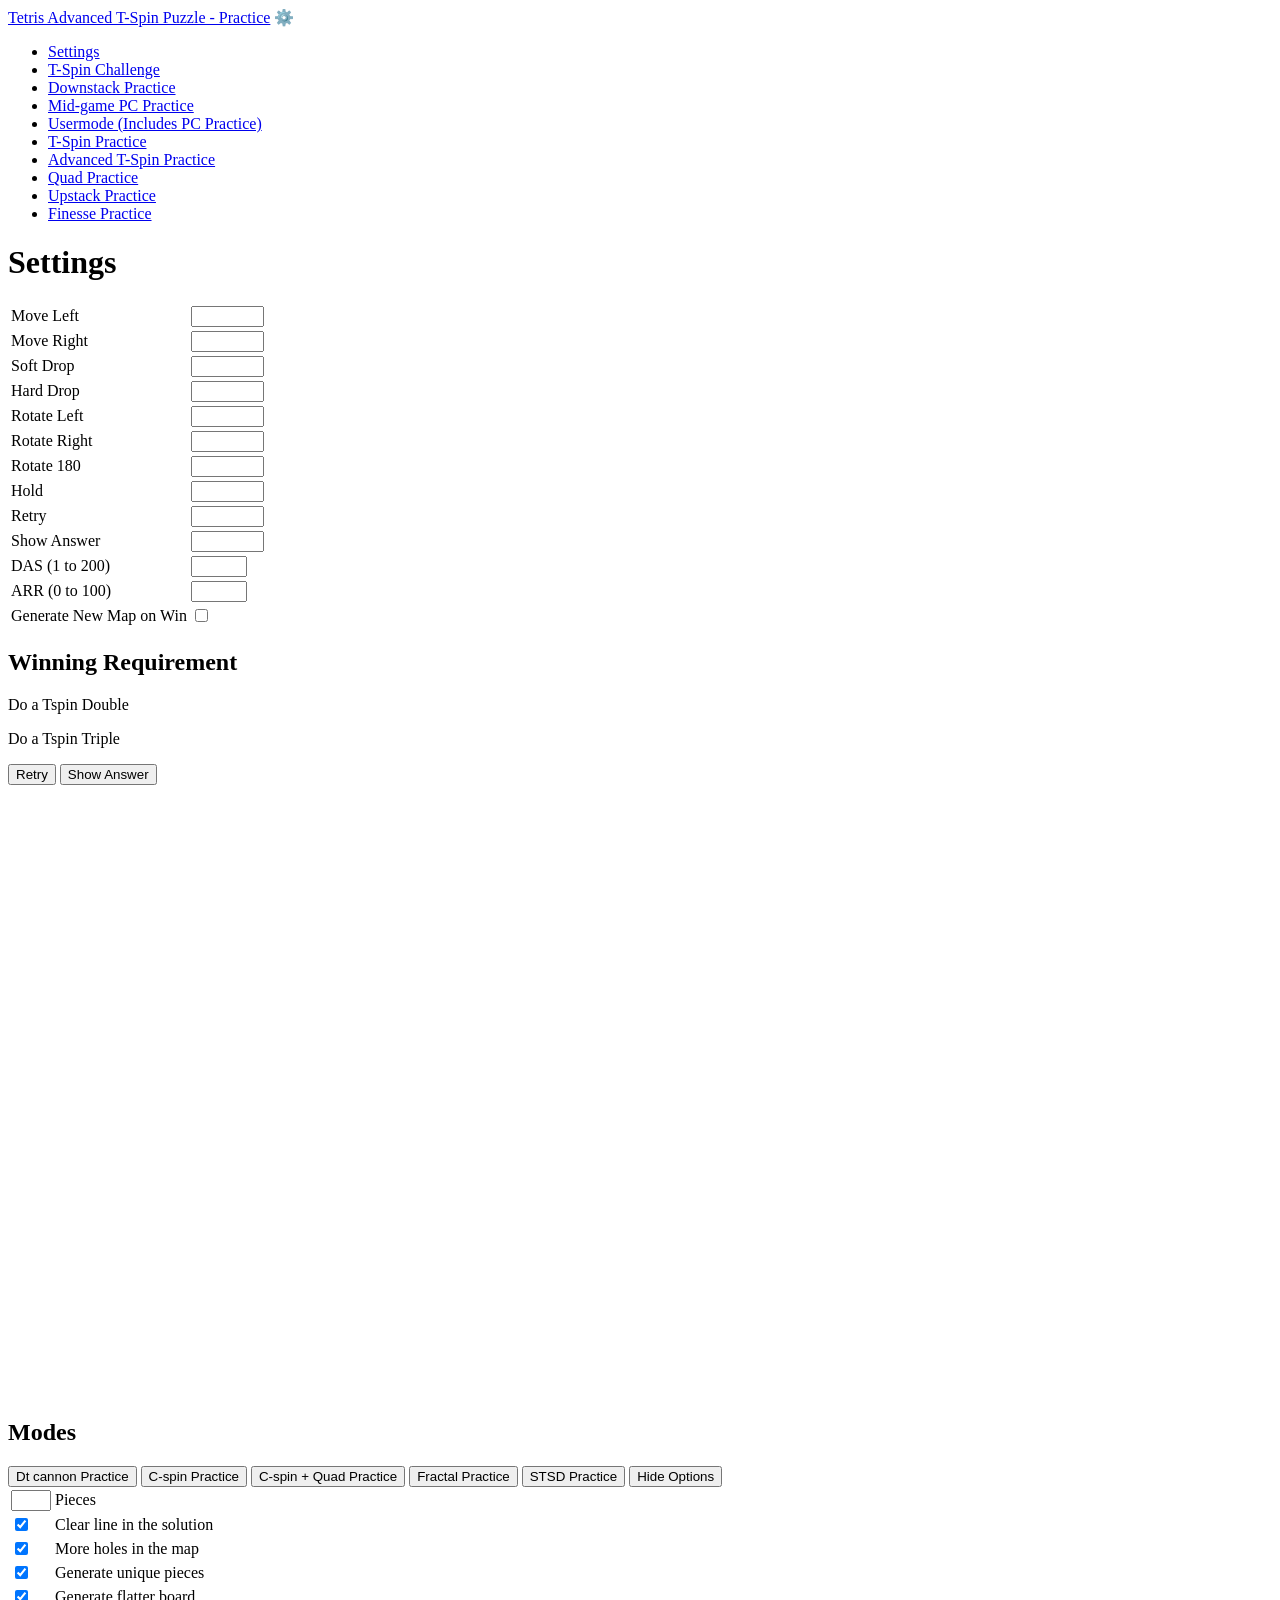
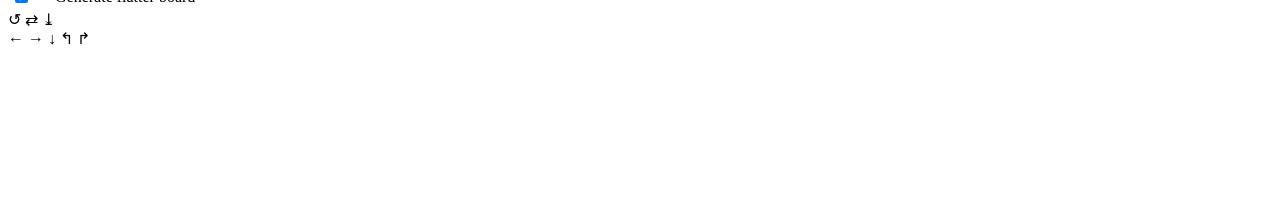
==== advance-tspin-practice.html @ b2f30cfd "Add finesse practice mode Checks each placed piece against the fewest inputs that reach the same spo" ====
<!DOCTYPE html>
<html lang="en">
<head>
    <!-- Google tag (gtag.js) -->
    <script async src="https://www.googletagmanager.com/gtag/js?id=G-QCQK6ZQ0DE"></script>
    <script>
    window.dataLayer = window.dataLayer || [];
    function gtag(){dataLayer.push(arguments);}
    gtag('js', new Date());

    gtag('config', 'G-QCQK6ZQ0DE');
    </script>
    <meta charset="UTF-8">
    <meta http-equiv="X-UA-Compatible" content="IE=edge">
    <title>Tetris Tspin Puzzle</title>
    <link rel="stylesheet" href="style.css">
    <script src="style-scripts.js"></script>
    
</head>
<body>
    <div class="banner">
        <h1 hidden> Advance Tspin Puzzle</h1>
        <a class="title" href="/downstack-practice/advance-tspin-practice.html"> Tetris Advanced T-Spin Puzzle - Practice</a>
        <a class="setting_icon" onclick="toggleSettings()"> ⚙️</a>
        <div class="nav">
            <ul class="dropdown">
                <li><a href="javascript:void(0);" onclick="toggleSettings()">Settings</a></li>
                <li><a href="/downstack-practice/tspin-challenge.html">T-Spin Challenge</a></li>
                <li><a href="/downstack-practice/">Downstack Practice</a></li>
                <li><a href="/downstack-practice/pc-practice.html">Mid-game PC Practice</a></li>
                <li><a href="/downstack-practice/usermode.html">Usermode (Includes PC Practice)</a></li>
                <li><a href="/downstack-practice/tspin-practice.html">T-Spin Practice</a></li>
                <li><a href="/downstack-practice/advance-tspin-practice.html">Advanced T-Spin Practice</a></li>
                <li><a href="/downstack-practice/quad-practice.html">Quad Practice</a></li>
                <li><a href="/downstack-practice/upstack-practice.html">Upstack Practice</a></li>
                <li><a href="/downstack-practice/finesse-practice.html">Finesse Practice</a></li>
            </ul>
        </div>
        <div class="burger" onclick="toggleBurger()">
            <span></span>
        </div>
    </div>

    <div id="setting">
        <div class="settings-container">
            <h1>Settings</h1>
            <a class="close-button" href="javascript:void(0);" onclick="closeSettings()"></a>
            <table>
                <tbody>
                <tr><td class="setting-label">Move Left</td><td><input class='keybind' id="input1" type="text" size="7" value="" readOnly></td></tr>
                <tr><td class="setting-label">Move Right</td><td><input class='keybind' id="input2" type="text" size="7" value="" readOnly></td></tr>
                <tr><td class="setting-label">Soft Drop</td><td><input class='keybind' id="input3" type="text" size="7" value="" readOnly></td></tr>
                <tr><td class="setting-label">Hard Drop</td><td><input class='keybind' id="input4" type="text" size="7" value="" readOnly></td></tr>
                <tr><td class="setting-label">Rotate Left</td><td><input class='keybind' id="input5" type="text" size="7" value="" readOnly></td></tr>
                <tr><td class="setting-label">Rotate Right</td><td><input class='keybind' id="input6" type="text" size="7" value="" readOnly></td></tr>
                <tr><td class="setting-label">Rotate 180</td><td><input class='keybind' id="input7" type="text" size="7" value="" readOnly></td></tr>
                <tr><td class="setting-label">Hold</td><td><input class='keybind' id="input8" type="text" size="7" value="" readOnly></td></tr>
                <tr><td class="setting-label">Retry</td><td><input class='keybind' id="input9" type="text" size="7" value="" readOnly></td></tr>
                <tr><td class="setting-label">Show Answer</td><td><input class='keybind' id="input10" type="text" size="7" value="" readOnly></td></tr>
                <tr><td class="setting-label">DAS (1 to 200)</td><td><input id="input11" type="number" min="1" max='200'></td></tr>
                <tr><td class="setting-label">ARR (0 to 100)</td><td><input id="input12" type="number" min="0" max='100'></td></tr>
                <tr><td class="setting-label">Generate New Map on Win</td><td><input id="input12.1" type="checkbox" min="0" max='100'></td></tr>
                
                </tbody>
            </table>
        </div>
    </div>

    <div class="flex">
        <div id="leftpanel" class="panel">

            <h2>Winning Requirement</h2>
            <div id="winning_requirement">
                <p id="winning_requirement1">Do a Tspin Double</p>
                <p id="winning_requirement2">Do a Tspin Triple</p>
            </div>

            <button class="game_button orange" onclick="retry(); board.focus()">Retry</button>
            <button class="game_button red" onclick="show_ans(); board.focus()">Show Answer</button>

        </div>
        <div id="tetris">
            <canvas id="board" tabindex='1' width="520" height="610" z-index="4"></canvas>
        </div>

        <div id="rightpanel" class="panel">
            
            <h2>Modes</h2>
            <button class="game_button purple" onclick="play_a_dt_map(); board.focus()">Dt cannon Practice</button>
            <button class="game_button purple" onclick="play_a_cspin_map(); board.focus()">C-spin Practice </button>
            <button class="game_button purple" onclick="play_a_cspinquad_map(); board.focus()">C-spin + Quad Practice </button>
            <button class="game_button purple" onclick="play_a_fractal_map(); board.focus()">Fractal Practice </button>
            <button class="game_button purple" onclick="play_a_stsd_map(); board.focus()">STSD Practice </button>

            <button id="game_button" class="game_button yellow" onclick="toggleOptions()">Hide Options</button>
            <div id="gamemode" class="open">
                <table>
                    <tbody>
                        <tr><td><input id="input13" type="number" min="2" max='7'></td><td>Pieces</td></tr>
                        <tr><td><input id="input14" type="checkbox" checked="checked"></td><td>Clear line in the solution</td></tr>
                        <tr><td><input id="input15" type="checkbox" checked="checked"></td><td>More holes in the map</td></tr>
                        <tr><td><input id="input16" type="checkbox" checked="checked"></td><td>Generate unique pieces</td></tr>
                        <tr><td><input id="input17" type="checkbox" checked="checked"></td><td>Generate flatter board</td></tr>
                    </tbody>
                </table>
            </div>

        </div>
    </div>

    <div id = "tcc" style class = "tc">
        <div>
            <span id="tc-dr">↺</span>
            <span id="tc-h">⇄</span>
            <span id="tc-hd">⤓</span>
            </div>
            <div>
            <span id="tc-l">←</span>
            <span id="tc-r">→</span>
            <span id="tc-d">↓</span>
            <span id="tc-cc">↰</span>
            <span id="tc-c">↱</span>
            </div>
        <canvas id="mobile_controls"></canvas>
    </div>
    <script src="header.js"></script>
    <script src="script6.js"></script>

</body>
</html>
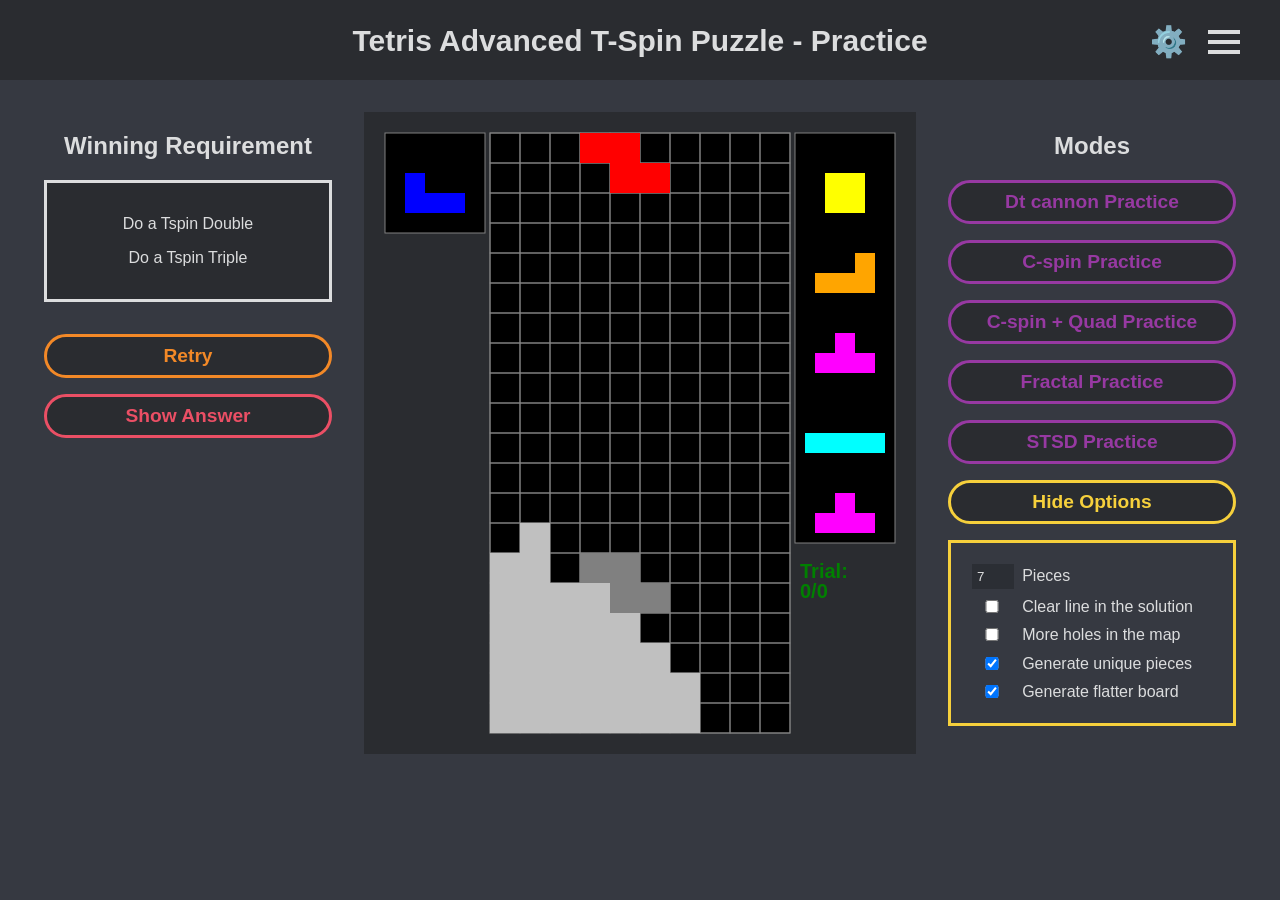
==== commit b733577b: "Convert line endings to LF Sixteen files used CRLF while the rest used LF. Only line endings change." ====
--- a/advance-tspin-practice.html
+++ b/advance-tspin-practice.html
@@ -1,130 +1,130 @@
-<!DOCTYPE html>
-<html lang="en">
-<head>
-    <!-- Google tag (gtag.js) -->
-    <script async src="https://www.googletagmanager.com/gtag/js?id=G-QCQK6ZQ0DE"></script>
-    <script>
-    window.dataLayer = window.dataLayer || [];
-    function gtag(){dataLayer.push(arguments);}
-    gtag('js', new Date());
-
-    gtag('config', 'G-QCQK6ZQ0DE');
-    </script>
-    <meta charset="UTF-8">
-    <meta http-equiv="X-UA-Compatible" content="IE=edge">
-    <title>Tetris Tspin Puzzle</title>
-    <link rel="stylesheet" href="style.css">
-    <script src="style-scripts.js"></script>
-    
-</head>
-<body>
-    <div class="banner">
-        <h1 hidden> Advance Tspin Puzzle</h1>
-        <a class="title" href="/downstack-practice/advance-tspin-practice.html"> Tetris Advanced T-Spin Puzzle - Practice</a>
-        <a class="setting_icon" onclick="toggleSettings()"> ⚙️</a>
-        <div class="nav">
-            <ul class="dropdown">
-                <li><a href="javascript:void(0);" onclick="toggleSettings()">Settings</a></li>
-                <li><a href="/downstack-practice/tspin-challenge.html">T-Spin Challenge</a></li>
-                <li><a href="/downstack-practice/">Downstack Practice</a></li>
-                <li><a href="/downstack-practice/pc-practice.html">Mid-game PC Practice</a></li>
-                <li><a href="/downstack-practice/usermode.html">Usermode (Includes PC Practice)</a></li>
-                <li><a href="/downstack-practice/tspin-practice.html">T-Spin Practice</a></li>
-                <li><a href="/downstack-practice/advance-tspin-practice.html">Advanced T-Spin Practice</a></li>
-                <li><a href="/downstack-practice/quad-practice.html">Quad Practice</a></li>
-                <li><a href="/downstack-practice/upstack-practice.html">Upstack Practice</a></li>
-                <li><a href="/downstack-practice/finesse-practice.html">Finesse Practice</a></li>
-            </ul>
-        </div>
-        <div class="burger" onclick="toggleBurger()">
-            <span></span>
-        </div>
-    </div>
-
-    <div id="setting">
-        <div class="settings-container">
-            <h1>Settings</h1>
-            <a class="close-button" href="javascript:void(0);" onclick="closeSettings()"></a>
-            <table>
-                <tbody>
-                <tr><td class="setting-label">Move Left</td><td><input class='keybind' id="input1" type="text" size="7" value="" readOnly></td></tr>
-                <tr><td class="setting-label">Move Right</td><td><input class='keybind' id="input2" type="text" size="7" value="" readOnly></td></tr>
-                <tr><td class="setting-label">Soft Drop</td><td><input class='keybind' id="input3" type="text" size="7" value="" readOnly></td></tr>
-                <tr><td class="setting-label">Hard Drop</td><td><input class='keybind' id="input4" type="text" size="7" value="" readOnly></td></tr>
-                <tr><td class="setting-label">Rotate Left</td><td><input class='keybind' id="input5" type="text" size="7" value="" readOnly></td></tr>
-                <tr><td class="setting-label">Rotate Right</td><td><input class='keybind' id="input6" type="text" size="7" value="" readOnly></td></tr>
-                <tr><td class="setting-label">Rotate 180</td><td><input class='keybind' id="input7" type="text" size="7" value="" readOnly></td></tr>
-                <tr><td class="setting-label">Hold</td><td><input class='keybind' id="input8" type="text" size="7" value="" readOnly></td></tr>
-                <tr><td class="setting-label">Retry</td><td><input class='keybind' id="input9" type="text" size="7" value="" readOnly></td></tr>
-                <tr><td class="setting-label">Show Answer</td><td><input class='keybind' id="input10" type="text" size="7" value="" readOnly></td></tr>
-                <tr><td class="setting-label">DAS (1 to 200)</td><td><input id="input11" type="number" min="1" max='200'></td></tr>
-                <tr><td class="setting-label">ARR (0 to 100)</td><td><input id="input12" type="number" min="0" max='100'></td></tr>
-                <tr><td class="setting-label">Generate New Map on Win</td><td><input id="input12.1" type="checkbox" min="0" max='100'></td></tr>
-                
-                </tbody>
-            </table>
-        </div>
-    </div>
-
-    <div class="flex">
-        <div id="leftpanel" class="panel">
-
-            <h2>Winning Requirement</h2>
-            <div id="winning_requirement">
-                <p id="winning_requirement1">Do a Tspin Double</p>
-                <p id="winning_requirement2">Do a Tspin Triple</p>
-            </div>
-
-            <button class="game_button orange" onclick="retry(); board.focus()">Retry</button>
-            <button class="game_button red" onclick="show_ans(); board.focus()">Show Answer</button>
-
-        </div>
-        <div id="tetris">
-            <canvas id="board" tabindex='1' width="520" height="610" z-index="4"></canvas>
-        </div>
-
-        <div id="rightpanel" class="panel">
-            
-            <h2>Modes</h2>
-            <button class="game_button purple" onclick="play_a_dt_map(); board.focus()">Dt cannon Practice</button>
-            <button class="game_button purple" onclick="play_a_cspin_map(); board.focus()">C-spin Practice </button>
-            <button class="game_button purple" onclick="play_a_cspinquad_map(); board.focus()">C-spin + Quad Practice </button>
-            <button class="game_button purple" onclick="play_a_fractal_map(); board.focus()">Fractal Practice </button>
-            <button class="game_button purple" onclick="play_a_stsd_map(); board.focus()">STSD Practice </button>
-
-            <button id="game_button" class="game_button yellow" onclick="toggleOptions()">Hide Options</button>
-            <div id="gamemode" class="open">
-                <table>
-                    <tbody>
-                        <tr><td><input id="input13" type="number" min="2" max='7'></td><td>Pieces</td></tr>
-                        <tr><td><input id="input14" type="checkbox" checked="checked"></td><td>Clear line in the solution</td></tr>
-                        <tr><td><input id="input15" type="checkbox" checked="checked"></td><td>More holes in the map</td></tr>
-                        <tr><td><input id="input16" type="checkbox" checked="checked"></td><td>Generate unique pieces</td></tr>
-                        <tr><td><input id="input17" type="checkbox" checked="checked"></td><td>Generate flatter board</td></tr>
-                    </tbody>
-                </table>
-            </div>
-
-        </div>
-    </div>
-
-    <div id = "tcc" style class = "tc">
-        <div>
-            <span id="tc-dr">↺</span>
-            <span id="tc-h">⇄</span>
-            <span id="tc-hd">⤓</span>
-            </div>
-            <div>
-            <span id="tc-l">←</span>
-            <span id="tc-r">→</span>
-            <span id="tc-d">↓</span>
-            <span id="tc-cc">↰</span>
-            <span id="tc-c">↱</span>
-            </div>
-        <canvas id="mobile_controls"></canvas>
-    </div>
-    <script src="header.js"></script>
-    <script src="script6.js"></script>
-
-</body>
+<!DOCTYPE html>
+<html lang="en">
+<head>
+    <!-- Google tag (gtag.js) -->
+    <script async src="https://www.googletagmanager.com/gtag/js?id=G-QCQK6ZQ0DE"></script>
+    <script>
+    window.dataLayer = window.dataLayer || [];
+    function gtag(){dataLayer.push(arguments);}
+    gtag('js', new Date());
+
+    gtag('config', 'G-QCQK6ZQ0DE');
+    </script>
+    <meta charset="UTF-8">
+    <meta http-equiv="X-UA-Compatible" content="IE=edge">
+    <title>Tetris Tspin Puzzle</title>
+    <link rel="stylesheet" href="style.css">
+    <script src="style-scripts.js"></script>
+    
+</head>
+<body>
+    <div class="banner">
+        <h1 hidden> Advance Tspin Puzzle</h1>
+        <a class="title" href="/downstack-practice/advance-tspin-practice.html"> Tetris Advanced T-Spin Puzzle - Practice</a>
+        <a class="setting_icon" onclick="toggleSettings()"> ⚙️</a>
+        <div class="nav">
+            <ul class="dropdown">
+                <li><a href="javascript:void(0);" onclick="toggleSettings()">Settings</a></li>
+                <li><a href="/downstack-practice/tspin-challenge.html">T-Spin Challenge</a></li>
+                <li><a href="/downstack-practice/">Downstack Practice</a></li>
+                <li><a href="/downstack-practice/pc-practice.html">Mid-game PC Practice</a></li>
+                <li><a href="/downstack-practice/usermode.html">Usermode (Includes PC Practice)</a></li>
+                <li><a href="/downstack-practice/tspin-practice.html">T-Spin Practice</a></li>
+                <li><a href="/downstack-practice/advance-tspin-practice.html">Advanced T-Spin Practice</a></li>
+                <li><a href="/downstack-practice/quad-practice.html">Quad Practice</a></li>
+                <li><a href="/downstack-practice/upstack-practice.html">Upstack Practice</a></li>
+                <li><a href="/downstack-practice/finesse-practice.html">Finesse Practice</a></li>
+            </ul>
+        </div>
+        <div class="burger" onclick="toggleBurger()">
+            <span></span>
+        </div>
+    </div>
+
+    <div id="setting">
+        <div class="settings-container">
+            <h1>Settings</h1>
+            <a class="close-button" href="javascript:void(0);" onclick="closeSettings()"></a>
+            <table>
+                <tbody>
+                <tr><td class="setting-label">Move Left</td><td><input class='keybind' id="input1" type="text" size="7" value="" readOnly></td></tr>
+                <tr><td class="setting-label">Move Right</td><td><input class='keybind' id="input2" type="text" size="7" value="" readOnly></td></tr>
+                <tr><td class="setting-label">Soft Drop</td><td><input class='keybind' id="input3" type="text" size="7" value="" readOnly></td></tr>
+                <tr><td class="setting-label">Hard Drop</td><td><input class='keybind' id="input4" type="text" size="7" value="" readOnly></td></tr>
+                <tr><td class="setting-label">Rotate Left</td><td><input class='keybind' id="input5" type="text" size="7" value="" readOnly></td></tr>
+                <tr><td class="setting-label">Rotate Right</td><td><input class='keybind' id="input6" type="text" size="7" value="" readOnly></td></tr>
+                <tr><td class="setting-label">Rotate 180</td><td><input class='keybind' id="input7" type="text" size="7" value="" readOnly></td></tr>
+                <tr><td class="setting-label">Hold</td><td><input class='keybind' id="input8" type="text" size="7" value="" readOnly></td></tr>
+                <tr><td class="setting-label">Retry</td><td><input class='keybind' id="input9" type="text" size="7" value="" readOnly></td></tr>
+                <tr><td class="setting-label">Show Answer</td><td><input class='keybind' id="input10" type="text" size="7" value="" readOnly></td></tr>
+                <tr><td class="setting-label">DAS (1 to 200)</td><td><input id="input11" type="number" min="1" max='200'></td></tr>
+                <tr><td class="setting-label">ARR (0 to 100)</td><td><input id="input12" type="number" min="0" max='100'></td></tr>
+                <tr><td class="setting-label">Generate New Map on Win</td><td><input id="input12.1" type="checkbox" min="0" max='100'></td></tr>
+                
+                </tbody>
+            </table>
+        </div>
+    </div>
+
+    <div class="flex">
+        <div id="leftpanel" class="panel">
+
+            <h2>Winning Requirement</h2>
+            <div id="winning_requirement">
+                <p id="winning_requirement1">Do a Tspin Double</p>
+                <p id="winning_requirement2">Do a Tspin Triple</p>
+            </div>
+
+            <button class="game_button orange" onclick="retry(); board.focus()">Retry</button>
+            <button class="game_button red" onclick="show_ans(); board.focus()">Show Answer</button>
+
+        </div>
+        <div id="tetris">
+            <canvas id="board" tabindex='1' width="520" height="610" z-index="4"></canvas>
+        </div>
+
+        <div id="rightpanel" class="panel">
+            
+            <h2>Modes</h2>
+            <button class="game_button purple" onclick="play_a_dt_map(); board.focus()">Dt cannon Practice</button>
+            <button class="game_button purple" onclick="play_a_cspin_map(); board.focus()">C-spin Practice </button>
+            <button class="game_button purple" onclick="play_a_cspinquad_map(); board.focus()">C-spin + Quad Practice </button>
+            <button class="game_button purple" onclick="play_a_fractal_map(); board.focus()">Fractal Practice </button>
+            <button class="game_button purple" onclick="play_a_stsd_map(); board.focus()">STSD Practice </button>
+
+            <button id="game_button" class="game_button yellow" onclick="toggleOptions()">Hide Options</button>
+            <div id="gamemode" class="open">
+                <table>
+                    <tbody>
+                        <tr><td><input id="input13" type="number" min="2" max='7'></td><td>Pieces</td></tr>
+                        <tr><td><input id="input14" type="checkbox" checked="checked"></td><td>Clear line in the solution</td></tr>
+                        <tr><td><input id="input15" type="checkbox" checked="checked"></td><td>More holes in the map</td></tr>
+                        <tr><td><input id="input16" type="checkbox" checked="checked"></td><td>Generate unique pieces</td></tr>
+                        <tr><td><input id="input17" type="checkbox" checked="checked"></td><td>Generate flatter board</td></tr>
+                    </tbody>
+                </table>
+            </div>
+
+        </div>
+    </div>
+
+    <div id = "tcc" style class = "tc">
+        <div>
+            <span id="tc-dr">↺</span>
+            <span id="tc-h">⇄</span>
+            <span id="tc-hd">⤓</span>
+            </div>
+            <div>
+            <span id="tc-l">←</span>
+            <span id="tc-r">→</span>
+            <span id="tc-d">↓</span>
+            <span id="tc-cc">↰</span>
+            <span id="tc-c">↱</span>
+            </div>
+        <canvas id="mobile_controls"></canvas>
+    </div>
+    <script src="header.js"></script>
+    <script src="script6.js"></script>
+
+</body>
 </html>
--- a/style.css
+++ b/style.css
@@ -0,0 +1,452 @@
+html{
+    background-color: #363941;
+}
+
+body{
+    margin: 0;
+    font-family: Arial, sans-serif;
+}
+
+a {
+    text-decoration: none;
+}
+
+* {
+  touch-action: manipulation;
+}
+
+.flex{
+    display: flex;
+    justify-content: center;
+    align-items: flex-start;
+    padding-top: 2rem;
+}
+.banner{
+    text-align: center;
+    background-color: #2a2c30;
+    color: #dcddde;
+    font-size: 30px;
+    font-weight: bold;
+    padding: 1.5rem;
+    height: 2rem;
+
+    position: relative;
+}
+
+.banner a {
+    color: #dcddde;
+}
+
+.nav {
+    /* position: relative; */
+    color: #dcddde;
+}
+
+.nav .dropdown {
+    text-align: left;
+    display: none;
+    position: absolute;
+    background-color: #2a2c30;
+
+    list-style-type: none;
+    padding-inline-start: 0;
+    margin-block-start: 0;
+    margin-block-end: 0;
+
+    right: 0;
+    top: 5rem;
+
+    font-size: 1.2rem;
+
+}
+.nav .dropdown.open {
+    display: block;
+}
+
+.nav .dropdown li {
+    border: 0.2rem solid #dcddde;
+    border-bottom: none;
+}
+.nav .dropdown li:last-child {
+    border-bottom: 0.2rem solid #dcddde;
+}
+.nav .dropdown li:hover {
+    background-color: rgba(0, 0, 0, 0.2);
+}
+.nav .dropdown li a {
+    display: block;
+    padding: 1rem;
+}
+
+/* https://worstpractice.dev/frontend/create-a-simple-hamburber-menu-with-css */
+.burger {
+    z-index: 2;
+    position: absolute;
+    width: 3rem;
+    height: 3rem;
+    top: 1rem;
+    right: 1rem;
+    padding: 0.5rem;
+    cursor: pointer;
+}
+
+.burger span,
+.burger span::before,
+.burger span::after {
+    content: '';
+    display: block;
+    width: 2rem;
+    height: 0.25rem;
+    position: absolute;
+    margin-top: 1rem;
+    background: #dcddde;
+    /* border-radius: 0.3rem; */
+}
+
+.burger span::before {
+    margin-top: -0.6rem;
+}
+
+.burger span::after {
+    margin-top: 0.6rem;
+}
+.setting_icon{
+    z-index: 2;
+    position: absolute;
+    width: 3rem;
+    height: 3rem;
+    top: 1rem;
+    right: 5rem;
+    padding: 0.5rem;
+    cursor: pointer;
+}
+#setting, #score {
+    display: none;
+    z-index: 100;
+    height: 100vh;
+    width: 100vw;
+    position: absolute;
+    top: 0;
+    left: 0;
+    background-color: rgba(0, 0, 0, 0.75);
+    color: #dcddde;
+}
+#setting.open, #score.open {
+    display: block;
+}
+
+.close-button {
+    padding: 1rem;
+    cursor: pointer;
+
+    position: absolute;
+    right: 1rem;
+    top: 1rem;
+    width: 2rem;
+    height: 2rem;
+}
+
+.close-button:before, .close-button:after {
+    position: absolute;
+    left: 15px;
+    content: ' ';
+    height: 2rem;
+    width: 0.2rem;
+    background-color: #dcddde;
+  }
+.close-button:before {
+    transform: rotate(45deg);
+}
+.close-button:after {
+    transform: rotate(-45deg);
+}  
+
+.settings-container, #score-container{
+    border: 0.2rem solid #dcddde;
+    background-color: #363941;
+    padding: 2rem 5rem;
+    margin: 5rem auto;
+    width: 25rem;
+    position: relative;
+    text-align: center;
+}
+
+.settings-container h1 {
+    margin-bottom: 2rem;
+}
+
+table {
+    /* border: 1px solid; */
+}
+
+table td {
+    padding: 0.2rem;
+}
+
+.setting-label {
+    text-align: right;
+    font-weight: bold;
+}
+
+table td input {
+    width: 5rem;
+    background-color:rgba(0, 0, 0, 0.2);
+    color: #dcddde;
+    border: none;
+    padding: 0.3rem;
+}
+
+#setting td input {
+    text-align: center;
+}
+
+#pcwizard {
+    display: none;
+    z-index: 100;
+    height: 100%;
+    width: 100vw;
+    position: absolute;
+    top: 0;
+    left: 0;
+    background-color: rgba(0, 0, 0, 0.4);
+    color: #dcddde;
+    position:fixed
+}
+#pcwizard.open {
+    display: block;
+}
+
+
+#pcwizard td input {
+    text-align: center;
+}
+
+.panel{
+    width: 18rem;
+    margin-left: 2rem;
+    margin-right: 2rem;
+}
+
+.game_button{
+    width: 100%;
+    font-size: 1.2rem;
+    margin-bottom: 1rem;
+    cursor: pointer;
+    font-weight: bold;
+
+    padding: 0.5rem 1rem;
+    display: inline-block;
+    border-radius: 2rem;
+    border: 0.2rem solid;
+    outline: none;
+    background-color: #2a2c30;
+    transition: color 250ms ease, border-color 250ms ease;
+
+    color: #dcddde;
+    border-color: #dcddde;
+
+}
+button.game_button:hover{
+    color: #dcddde;
+    border-color: #dcddde;
+}
+button.game_button:focus{
+    /* background-color: #363941; */
+}
+
+.game_button.red, .mini_button.red  {
+    color: rgb(235, 79, 101);
+    border-color: rgb(235, 79, 101);
+}
+.game_button.orange, .mini_button.orange {
+    color: rgb(243, 137, 39);
+    border-color: rgb(243, 137, 39);
+}
+.game_button.yellow, .mini_button.yellow {
+    color: rgb(246, 208, 60);
+    border-color: rgb(246, 208, 60);
+}
+.game_button.green, .mini_button.green {
+    color: rgb(81, 184, 77);
+    border-color: rgb(81, 184, 77);
+}
+.game_button.cyan, .mini_button.cyan {
+    color: rgb(66, 175, 225);
+    border-color: rgb(66, 175, 225);
+}
+.game_button.blue, .mini_button.blue {
+    color: rgb(17, 101, 181);
+    border-color: rgb(17, 101, 181);
+}
+.game_button.purple, .mini_button.purple {
+    color: rgb(151, 57, 162);
+    border-color: rgb(151, 57, 162);
+}
+
+#tetris {
+}
+
+#board{
+    background-color: #2a2c30;
+    border: none;
+    padding: 1rem;
+    outline: none;
+}
+
+#gamemode{
+    display: none;
+    border: 0.2rem solid rgb(246, 208, 60);
+    background-color: #363941;
+    color: #dcddde;
+    padding: 1rem;
+}
+#gamemode.open {
+    display:block;
+}
+#gamemode input {
+    width: 2rem;
+    background-color:rgba(0, 0, 0, 0.2);
+    color: #dcddde;
+    border: none;
+    padding: 0.3rem;
+}
+
+#result, #winning_requirement{
+    padding: 1rem;
+    /* background-color: rgba(66, 175, 225, 0.2); */
+    background-color: #2a2c30;
+    color: #dcddde;
+    border: 0.2rem solid #dcddde;
+
+    text-align: center;
+    margin-bottom: 2rem;
+}
+
+#rightpanel h2,
+#leftpanel h2 {
+    color: #dcddde;
+    text-align: center;
+}
+
+input:focus {
+    color: rgb(66, 175, 225);
+    outline: 0.2rem solid rgb(66, 175, 225);  
+}
+#pcwizard_error,
+#field_error,
+#queue_error {
+    font-size: 1rem;
+    color:rgb(235, 79, 101);
+}
+
+#url_but {
+    display: inline;
+}
+
+#gamemode #input_queue {
+    width: 8rem;
+    font-family: monospace;
+}
+
+#field {
+    color: #dcddde;
+    background-color:rgba(0, 0, 0, 0.2);
+}
+#field:focus {
+    outline: 0.2rem solid rgb(66, 175, 225);  
+}
+
+#gamemode #output_url {
+    width: 8rem;
+}
+
+.mini_button{
+    padding: 0.2rem 0.5rem;
+    display: inline-block;
+    border-radius: 2rem;
+    border: 0.15rem solid;
+    outline: none;
+    background-color: #2a2c30;
+    transition: color 250ms ease, border-color 250ms ease;
+
+    color: #dcddde;
+    border-color: #dcddde;
+}
+button.mini_button:hover{
+    color: #dcddde;
+    border-color: #dcddde;
+}
+
+select#input13, select#pcwizard_option {
+    padding: 0.2rem;
+    display: inline-block;
+    border-radius: 2rem;
+    border: 0.15rem solid;
+    outline: none;
+    background-color: #2a2c30;
+    color: rgb(246, 208, 60);
+    border-color: rgb(246, 208, 60);
+}
+
+#pcwizard input {
+    width: 8rem;
+    background-color:rgba(0, 0, 0, 0.2);
+    color: #dcddde;
+    border: none;
+    padding: 0.3rem;
+}
+
+.tc {
+	position: absolute;
+	bottom: 0;
+    left: 0;
+	text-align: center;
+	padding: 10px;
+	pointer-events: none;
+	z-index: 11;
+    display: none;
+    font-size: 80px;
+}
+.tc span {
+	width: 130px;
+	height: 130px;
+	border: 3px solid #fff;
+	background-color: #87cefa;
+	opacity: 0.4;
+	margin: 6px 1px;
+	vertical-align: text-bottom;
+	pointer-events: auto;
+	display: inline-block;
+    touch-action: manipulation;
+    
+}
+
+#startpanel {
+    padding:0px 50px 0px 50px; 
+    color: #ddd;
+    
+}
+#scrollable{   overflow:auto;
+    height:50vh;
+}
+#leaderboard {
+    background-color: #1d2a35;
+    border-collapse: collapse;
+    width: 100%;
+    
+  }
+  
+#leaderboard td, #leaderboard th {
+    border: 1px solid #dddddd;
+    text-align: left;
+    padding: 8px;
+    color: #ddd;
+  }
+  
+
+#leaderboard tr:nth-child(odd) {
+    background-color: #38444d;
+    width: 100%;
+    padding: 8px;
+    border: 1px solid #dddddd
+  }
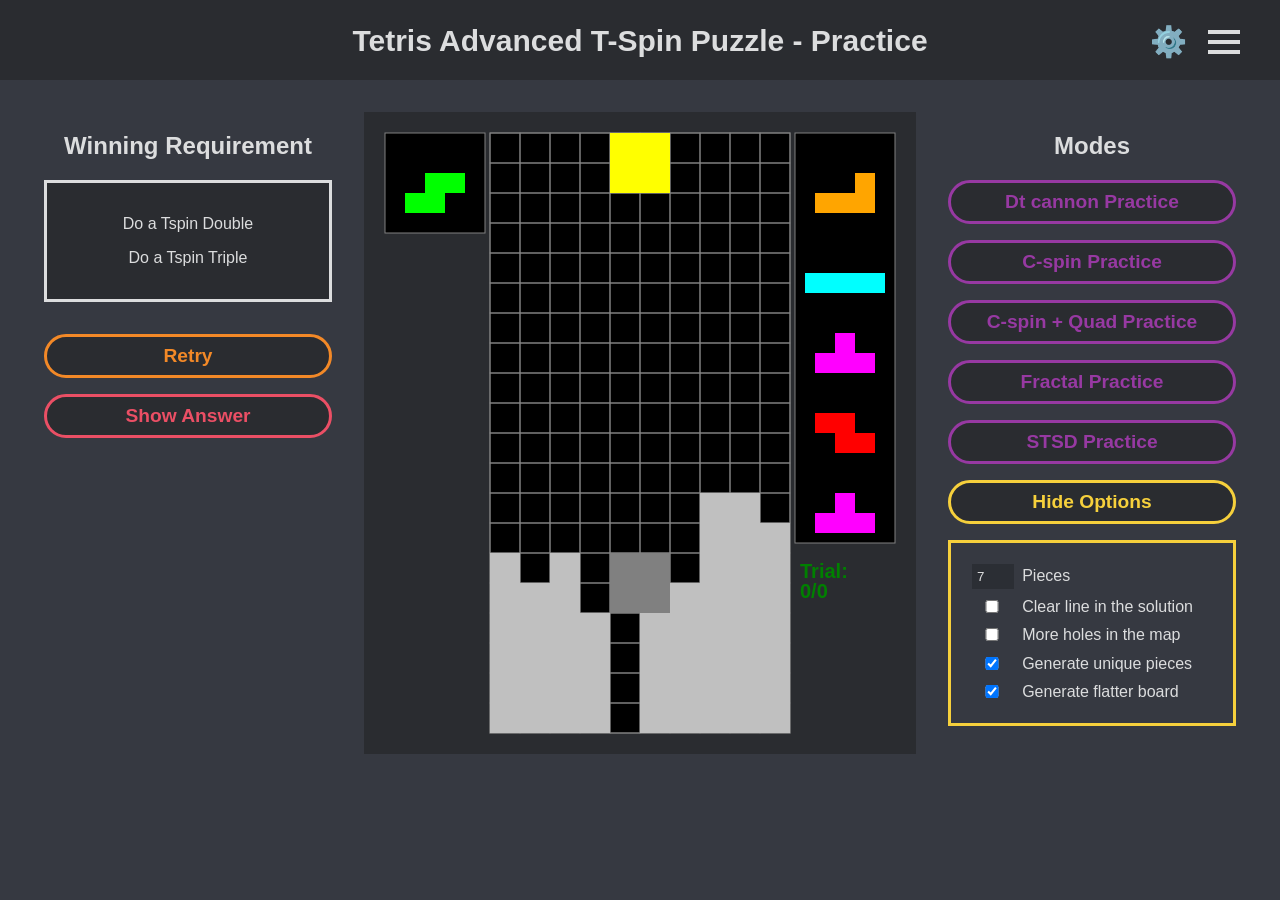
==== commit 375173b3: "Move shared code into common.js and mapgen.js The mode scripts were mostly copies of each other. Con" ====
--- a/advance-tspin-practice.html
+++ b/advance-tspin-practice.html
@@ -124,6 +124,8 @@
         <canvas id="mobile_controls"></canvas>
     </div>
     <script src="header.js"></script>
+    <script src="common.js"></script>
+    <script src="mapgen.js"></script>
     <script src="script6.js"></script>
 
 </body>
